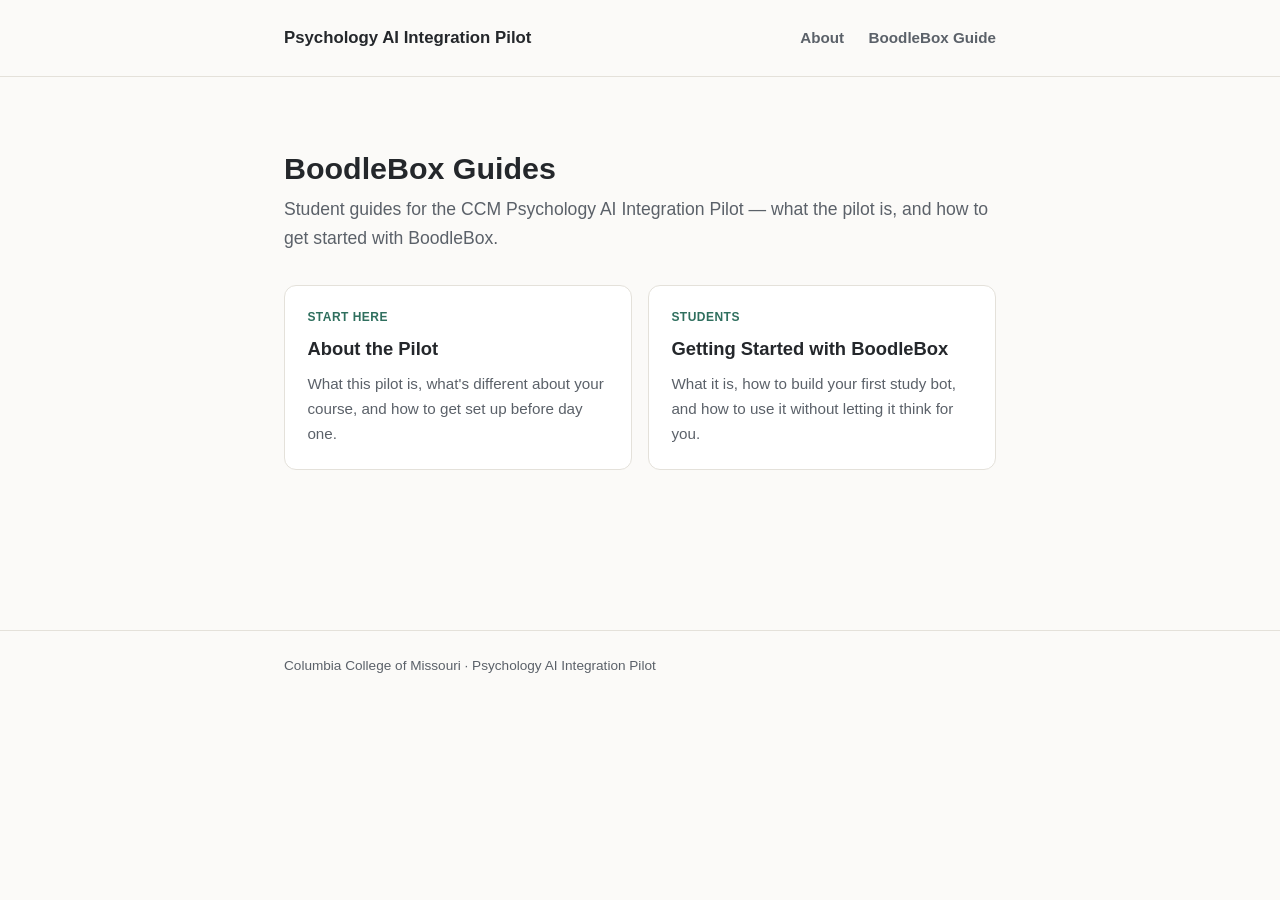
==== index.html @ e905ec09 "Rebrand header: Psychology AI Integration Pilot, About, BoodleBox Guide Sitewide header change acros" ====
<!doctype html>
<html lang="en">
<head>
<meta charset="utf-8">
<meta name="viewport" content="width=device-width, initial-scale=1">
<title>BoodleBox Guides — CCM Psychology AI Integration Pilot</title>
<meta name="description" content="Getting-started and scaffolding guides for using BoodleBox in the CCM Psychology AI Integration Pilot.">
<link rel="stylesheet" href="style.css">
</head>
<body>
<header class="site">
  <div class="wrap">
    <a class="brand" href="index.html">Psychology AI Integration Pilot</a>
    <nav class="top">
      <a href="pilot.html">About</a>
      <a href="students.html">BoodleBox Guide</a>
    </nav>
  </div>
</header>

<main class="wrap">
  <h1>BoodleBox Guides</h1>
  <p class="lede">Student guides for the CCM Psychology AI Integration Pilot — what the pilot is, and how to get started with BoodleBox.</p>

  <div class="card-grid">
    <a class="card" href="pilot.html">
      <span class="eyebrow">Start here</span>
      <h3>About the Pilot</h3>
      <p>What this pilot is, what's different about your course, and how to get set up before day one.</p>
    </a>
    <a class="card" href="students.html">
      <span class="eyebrow">Students</span>
      <h3>Getting Started with BoodleBox</h3>
      <p>What it is, how to build your first study bot, and how to use it without letting it think for you.</p>
    </a>
  </div>
</main>

<footer class="site">
  <div class="wrap">
    Columbia College of Missouri · Psychology AI Integration Pilot
  </div>
</footer>
</body>
</html>
---- style.css ----
:root {
  --bg: #fbfaf8;
  --surface: #ffffff;
  --text: #24272b;
  --muted: #5b6169;
  --accent: #2f6f5e;
  --accent-soft: #e6f0ec;
  --border: #e4e1da;
  --code-bg: #f1efe9;
}

@media (prefers-color-scheme: dark) {
  :root {
    --bg: #16181b;
    --surface: #1e2124;
    --text: #e9e8e4;
    --muted: #a2a8b0;
    --accent: #7fc7ae;
    --accent-soft: #223531;
    --border: #33373c;
    --code-bg: #26292d;
  }
}

* { box-sizing: border-box; }

html { -webkit-text-size-adjust: 100%; }

body {
  margin: 0;
  background: var(--bg);
  color: var(--text);
  font-family: -apple-system, BlinkMacSystemFont, "Segoe UI", Roboto, Helvetica, Arial, sans-serif;
  line-height: 1.65;
}

.wrap {
  max-width: 760px;
  margin: 0 auto;
  padding: 2.5rem 1.5rem 5rem;
}

header.site {
  border-bottom: 1px solid var(--border);
  margin-bottom: 2rem;
}

header.site .wrap {
  padding-top: 1.5rem;
  padding-bottom: 1.5rem;
  display: flex;
  flex-wrap: wrap;
  align-items: center;
  justify-content: space-between;
  gap: 0.75rem;
}

.brand {
  font-weight: 700;
  font-size: 1.05rem;
  color: var(--text);
  text-decoration: none;
}

.brand span {
  color: var(--accent);
}

nav.top a {
  color: var(--muted);
  text-decoration: none;
  margin-left: 1.25rem;
  font-size: 0.95rem;
  font-weight: 600;
}

nav.top a:hover, nav.top a.active {
  color: var(--accent);
}

h1 {
  font-size: 1.9rem;
  line-height: 1.25;
  margin: 0 0 0.5rem;
}

h2 {
  font-size: 1.35rem;
  margin: 2.5rem 0 0.75rem;
  border-top: 1px solid var(--border);
  padding-top: 2rem;
}

h1 + p.lede {
  font-size: 1.1rem;
  color: var(--muted);
  margin-top: 0.5rem;
}

h3 {
  font-size: 1.05rem;
  margin: 1.5rem 0 0.5rem;
}

p, li { color: var(--text); }

ul, ol { padding-left: 1.3rem; }

li { margin: 0.35rem 0; }

a { color: var(--accent); }

code {
  background: var(--code-bg);
  padding: 0.15em 0.4em;
  border-radius: 4px;
  font-size: 0.9em;
}

blockquote {
  margin: 1.25rem 0;
  padding: 0.9rem 1.1rem;
  background: var(--accent-soft);
  border-left: 3px solid var(--accent);
  border-radius: 6px;
  color: var(--text);
}

blockquote p { margin: 0; }

.card-grid {
  display: grid;
  grid-template-columns: 1fr 1fr;
  gap: 1rem;
  margin: 2rem 0;
}

@media (max-width: 600px) {
  .card-grid { grid-template-columns: 1fr; }
}

.card {
  display: block;
  background: var(--surface);
  border: 1px solid var(--border);
  border-radius: 12px;
  padding: 1.4rem;
  text-decoration: none;
  color: var(--text);
  transition: border-color 0.15s ease, transform 0.15s ease;
}

.card:hover {
  border-color: var(--accent);
  transform: translateY(-2px);
}

.card .eyebrow {
  font-size: 0.75rem;
  font-weight: 700;
  letter-spacing: 0.04em;
  text-transform: uppercase;
  color: var(--accent);
  margin-bottom: 0.4rem;
  display: block;
}

.card h3 { margin: 0 0 0.4rem; font-size: 1.15rem; }

.card p { margin: 0; color: var(--muted); font-size: 0.95rem; }

table {
  width: 100%;
  border-collapse: collapse;
  margin: 1.25rem 0;
  font-size: 0.92rem;
}

th, td {
  text-align: left;
  padding: 0.6rem 0.7rem;
  border-bottom: 1px solid var(--border);
  vertical-align: top;
}

th {
  color: var(--muted);
  font-size: 0.8rem;
  text-transform: uppercase;
  letter-spacing: 0.03em;
}

.steps {
  counter-reset: step;
  list-style: none;
  padding-left: 0;
}

.steps li {
  counter-increment: step;
  position: relative;
  padding-left: 2.6rem;
  margin: 1rem 0;
}

.steps li::before {
  content: counter(step);
  position: absolute;
  left: 0;
  top: -0.1rem;
  width: 1.9rem;
  height: 1.9rem;
  border-radius: 50%;
  background: var(--accent);
  color: #fff;
  font-weight: 700;
  font-size: 0.9rem;
  display: flex;
  align-items: center;
  justify-content: center;
}

.note {
  font-size: 0.9rem;
  color: var(--muted);
  border-top: 1px solid var(--border);
  margin-top: 3rem;
  padding-top: 1.25rem;
}

footer.site {
  border-top: 1px solid var(--border);
  margin-top: 3rem;
}

footer.site .wrap {
  padding-top: 1.5rem;
  padding-bottom: 1.5rem;
  font-size: 0.85rem;
  color: var(--muted);
}
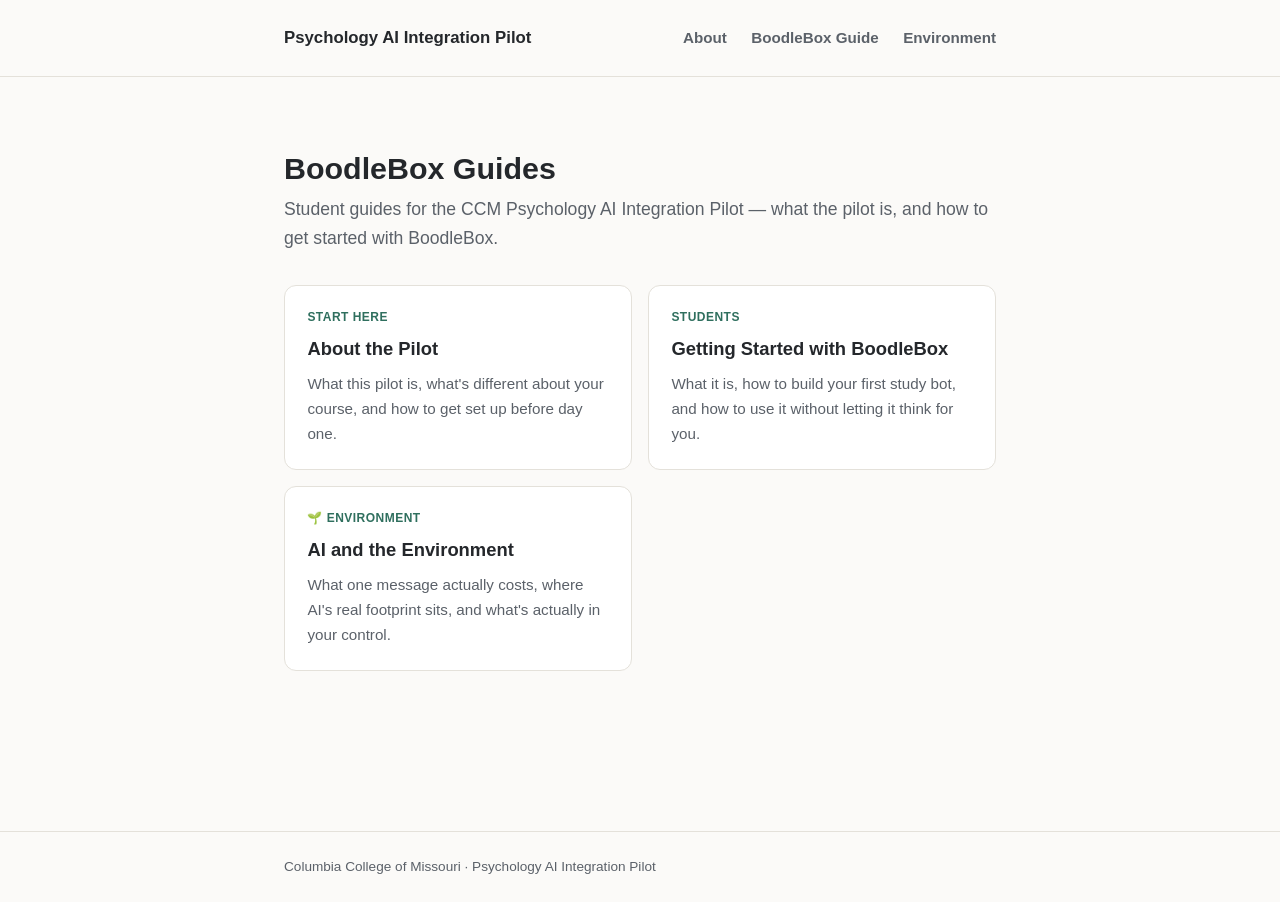
==== commit 8d4b1305: "Add student-facing AI and the Environment page New page answering whether AI use is bad for the envi" ====
--- a/index.html
+++ b/index.html
@@ -14,6 +14,7 @@
     <nav class="top">
       <a href="pilot.html">About</a>
       <a href="students.html">BoodleBox Guide</a>
+      <a href="environment.html">Environment</a>
     </nav>
   </div>
 </header>
@@ -33,6 +34,11 @@
       <h3>Getting Started with BoodleBox</h3>
       <p>What it is, how to build your first study bot, and how to use it without letting it think for you.</p>
     </a>
+    <a class="card" href="environment.html">
+      <span class="eyebrow">🌱 Environment</span>
+      <h3>AI and the Environment</h3>
+      <p>What one message actually costs, where AI's real footprint sits, and what's actually in your control.</p>
+    </a>
   </div>
 </main>
 
--- a/style.css
+++ b/style.css
@@ -228,6 +228,60 @@
   padding-top: 1.25rem;
 }
 
+.kicker {
+  font-size: 0.75rem;
+  font-weight: 700;
+  letter-spacing: 0.04em;
+  text-transform: uppercase;
+  color: var(--accent);
+  margin: 0 0 0.5rem;
+}
+
+.stat-grid {
+  display: grid;
+  grid-template-columns: repeat(auto-fit, minmax(150px, 1fr));
+  gap: 1rem;
+  margin: 1.5rem 0;
+}
+
+.stat-card {
+  background: var(--accent-soft);
+  border: 1px solid var(--border);
+  border-radius: 12px;
+  padding: 1.1rem 1.2rem;
+}
+
+.stat-card .stat-number {
+  font-size: 1.6rem;
+  font-weight: 800;
+  color: var(--accent);
+  line-height: 1.15;
+}
+
+.stat-card .stat-label {
+  font-size: 0.85rem;
+  color: var(--muted);
+  margin-top: 0.3rem;
+}
+
+.eco-list {
+  list-style: none;
+  padding-left: 0;
+}
+
+.eco-list li {
+  position: relative;
+  padding-left: 1.7rem;
+}
+
+.eco-list li::before {
+  content: "🌿";
+  position: absolute;
+  left: 0;
+  top: 0.05em;
+  font-size: 0.9em;
+}
+
 footer.site {
   border-top: 1px solid var(--border);
   margin-top: 3rem;
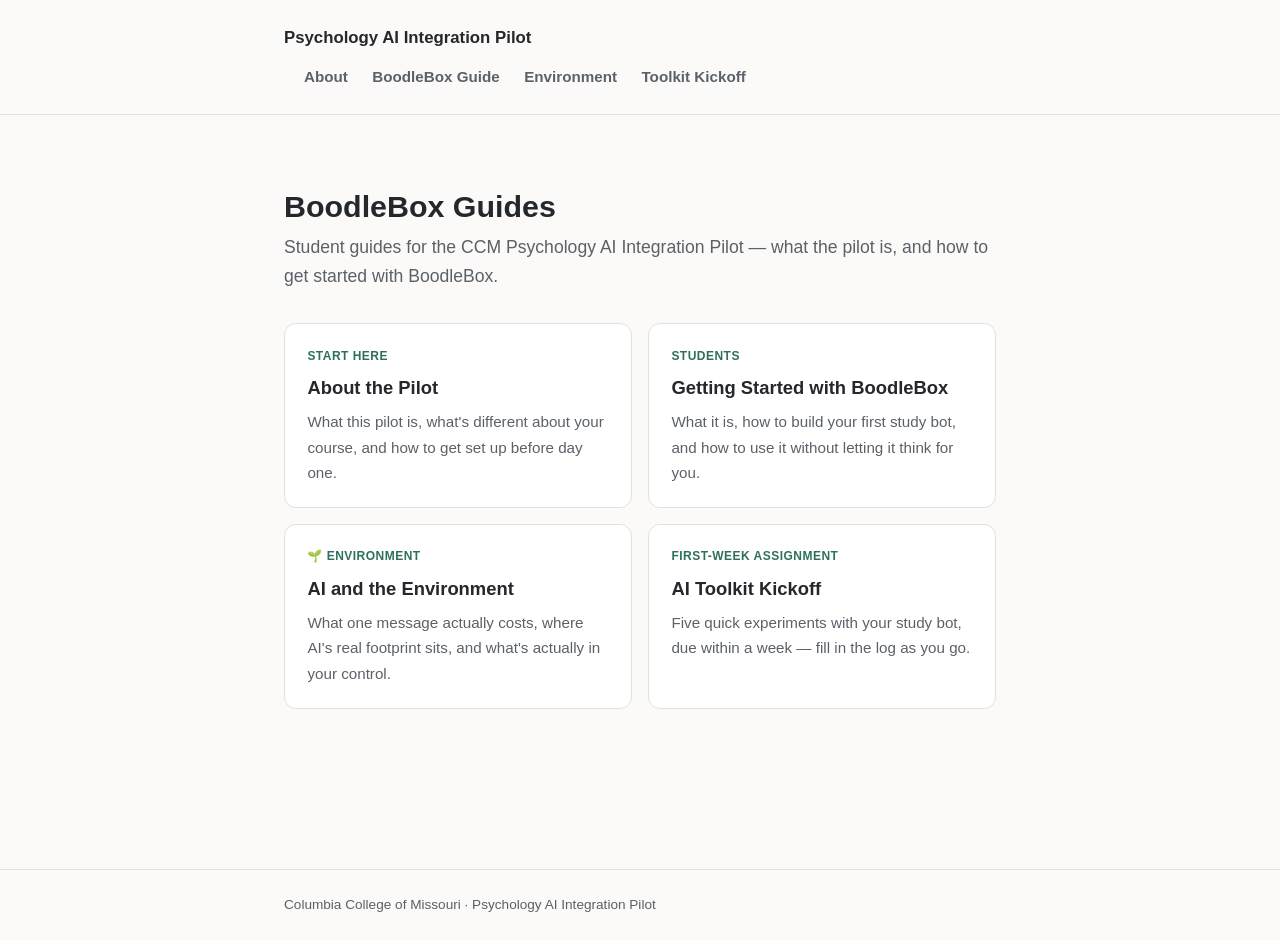
==== commit 3931bcbb: "Add AI Toolkit Kickoff student worksheet First-week assignment: five short experiments with a studen" ====
--- a/index.html
+++ b/index.html
@@ -10,11 +10,12 @@
 <body>
 <header class="site">
   <div class="wrap">
-    <a class="brand" href="index.html">Psychology AI Integration Pilot</a>
+    <span class="brand">Psychology AI Integration Pilot</span>
     <nav class="top">
       <a href="pilot.html">About</a>
       <a href="students.html">BoodleBox Guide</a>
       <a href="environment.html">Environment</a>
+      <a href="kickoff.html">Toolkit Kickoff</a>
     </nav>
   </div>
 </header>
@@ -39,6 +40,11 @@
       <h3>AI and the Environment</h3>
       <p>What one message actually costs, where AI's real footprint sits, and what's actually in your control.</p>
     </a>
+    <a class="card" href="kickoff.html">
+      <span class="eyebrow">First-week assignment</span>
+      <h3>AI Toolkit Kickoff</h3>
+      <p>Five quick experiments with your study bot, due within a week — fill in the log as you go.</p>
+    </a>
   </div>
 </main>
 
--- a/style.css
+++ b/style.css
@@ -220,6 +220,19 @@
   justify-content: center;
 }
 
+.template-block {
+  margin: 1.25rem 0;
+  padding: 1.1rem 1.3rem;
+  background: var(--code-bg);
+  border: 1px solid var(--border);
+  border-radius: 8px;
+  white-space: pre-wrap;
+  font-family: ui-monospace, "SF Mono", Consolas, monospace;
+  font-size: 0.85rem;
+  line-height: 1.6;
+  color: var(--text);
+}
+
 .note {
   font-size: 0.9rem;
   color: var(--muted);
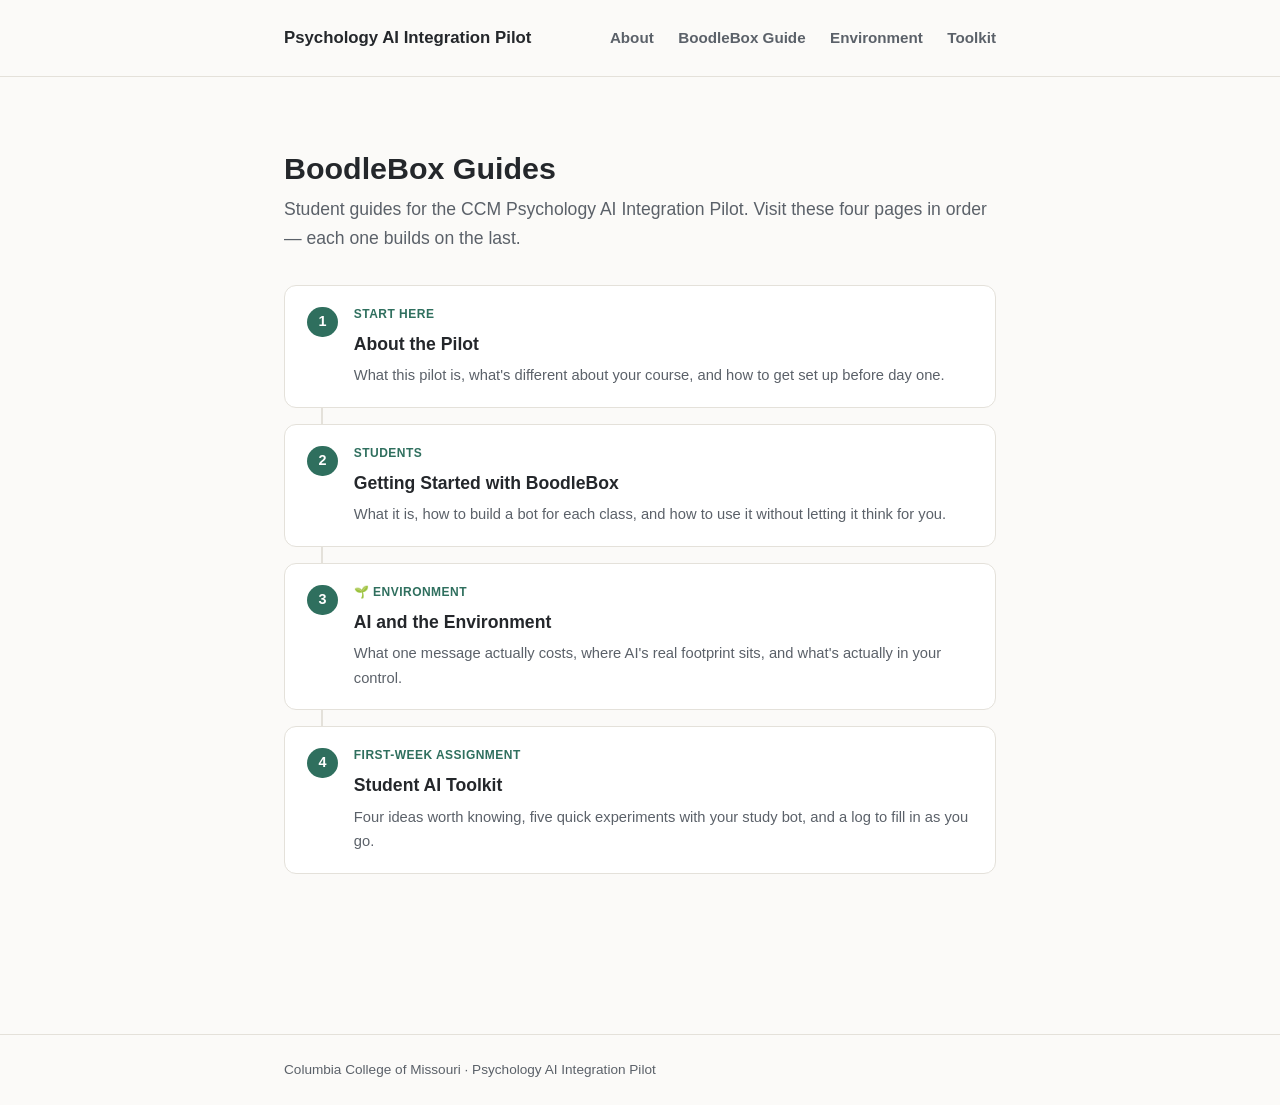
==== commit 3be87519: "Rebuild the student toolkit as a proper boodlebox-guide assignment Replaces kickoff.html (an oversim" ====
--- a/index.html
+++ b/index.html
@@ -15,37 +15,53 @@
       <a href="pilot.html">About</a>
       <a href="students.html">BoodleBox Guide</a>
       <a href="environment.html">Environment</a>
-      <a href="kickoff.html">Toolkit Kickoff</a>
+      <a href="toolkit.html">Toolkit</a>
     </nav>
   </div>
 </header>
 
 <main class="wrap">
   <h1>BoodleBox Guides</h1>
-  <p class="lede">Student guides for the CCM Psychology AI Integration Pilot — what the pilot is, and how to get started with BoodleBox.</p>
+  <p class="lede">Student guides for the CCM Psychology AI Integration Pilot. Visit these four pages in order — each one builds on the last.</p>
 
-  <div class="card-grid">
-    <a class="card" href="pilot.html">
-      <span class="eyebrow">Start here</span>
-      <h3>About the Pilot</h3>
-      <p>What this pilot is, what's different about your course, and how to get set up before day one.</p>
-    </a>
-    <a class="card" href="students.html">
-      <span class="eyebrow">Students</span>
-      <h3>Getting Started with BoodleBox</h3>
-      <p>What it is, how to build your first study bot, and how to use it without letting it think for you.</p>
-    </a>
-    <a class="card" href="environment.html">
-      <span class="eyebrow">🌱 Environment</span>
-      <h3>AI and the Environment</h3>
-      <p>What one message actually costs, where AI's real footprint sits, and what's actually in your control.</p>
-    </a>
-    <a class="card" href="kickoff.html">
-      <span class="eyebrow">First-week assignment</span>
-      <h3>AI Toolkit Kickoff</h3>
-      <p>Five quick experiments with your study bot, due within a week — fill in the log as you go.</p>
-    </a>
-  </div>
+  <ol class="path">
+    <li>
+      <a class="path-card" href="pilot.html">
+        <div>
+          <span class="eyebrow">Start here</span>
+          <h3>About the Pilot</h3>
+          <p>What this pilot is, what's different about your course, and how to get set up before day one.</p>
+        </div>
+      </a>
+    </li>
+    <li>
+      <a class="path-card" href="students.html">
+        <div>
+          <span class="eyebrow">Students</span>
+          <h3>Getting Started with BoodleBox</h3>
+          <p>What it is, how to build a bot for each class, and how to use it without letting it think for you.</p>
+        </div>
+      </a>
+    </li>
+    <li>
+      <a class="path-card" href="environment.html">
+        <div>
+          <span class="eyebrow">🌱 Environment</span>
+          <h3>AI and the Environment</h3>
+          <p>What one message actually costs, where AI's real footprint sits, and what's actually in your control.</p>
+        </div>
+      </a>
+    </li>
+    <li>
+      <a class="path-card" href="toolkit.html">
+        <div>
+          <span class="eyebrow">First-week assignment</span>
+          <h3>Student AI Toolkit</h3>
+          <p>Four ideas worth knowing, five quick experiments with your study bot, and a log to fill in as you go.</p>
+        </div>
+      </a>
+    </li>
+  </ol>
 </main>
 
 <footer class="site">
--- a/style.css
+++ b/style.css
@@ -306,3 +306,97 @@
   font-size: 0.85rem;
   color: var(--muted);
 }
+
+.path {
+  list-style: none;
+  padding: 0;
+  margin: 2rem 0;
+  counter-reset: path;
+}
+
+.path li {
+  counter-increment: path;
+  position: relative;
+  margin: 0 0 1rem;
+}
+
+.path li:not(:last-child)::after {
+  content: "";
+  position: absolute;
+  left: 2.34rem;
+  top: 100%;
+  width: 2px;
+  height: 1rem;
+  background: var(--border);
+}
+
+.path-card {
+  display: flex;
+  align-items: flex-start;
+  gap: 1rem;
+  background: var(--surface);
+  border: 1px solid var(--border);
+  border-radius: 12px;
+  padding: 1.2rem 1.4rem;
+  text-decoration: none;
+  color: var(--text);
+  transition: border-color 0.15s ease, transform 0.15s ease;
+}
+
+.path-card:hover {
+  border-color: var(--accent);
+  transform: translateY(-2px);
+}
+
+.path-card::before {
+  content: counter(path);
+  flex: 0 0 auto;
+  width: 1.9rem;
+  height: 1.9rem;
+  border-radius: 50%;
+  background: var(--accent);
+  color: #fff;
+  font-weight: 700;
+  font-size: 0.9rem;
+  display: flex;
+  align-items: center;
+  justify-content: center;
+  margin-top: 0.1rem;
+}
+
+.path-card .eyebrow {
+  font-size: 0.75rem;
+  font-weight: 700;
+  letter-spacing: 0.04em;
+  text-transform: uppercase;
+  color: var(--accent);
+  margin-bottom: 0.3rem;
+  display: block;
+}
+
+.path-card h3 { margin: 0 0 0.3rem; font-size: 1.1rem; }
+.path-card p { margin: 0; color: var(--muted); font-size: 0.92rem; }
+
+.checkin {
+  margin: 1.25rem 0;
+  padding: 0.9rem 1.1rem;
+  border: 1px solid var(--accent);
+  border-radius: 8px;
+  background: var(--surface);
+}
+
+.checkin-label {
+  display: block;
+  font-weight: 700;
+  font-size: 0.75rem;
+  letter-spacing: 0.04em;
+  text-transform: uppercase;
+  color: var(--accent);
+  margin-bottom: 0.3rem;
+}
+
+.checkin p {
+  margin: 0;
+  color: var(--muted);
+  font-size: 0.92rem;
+}
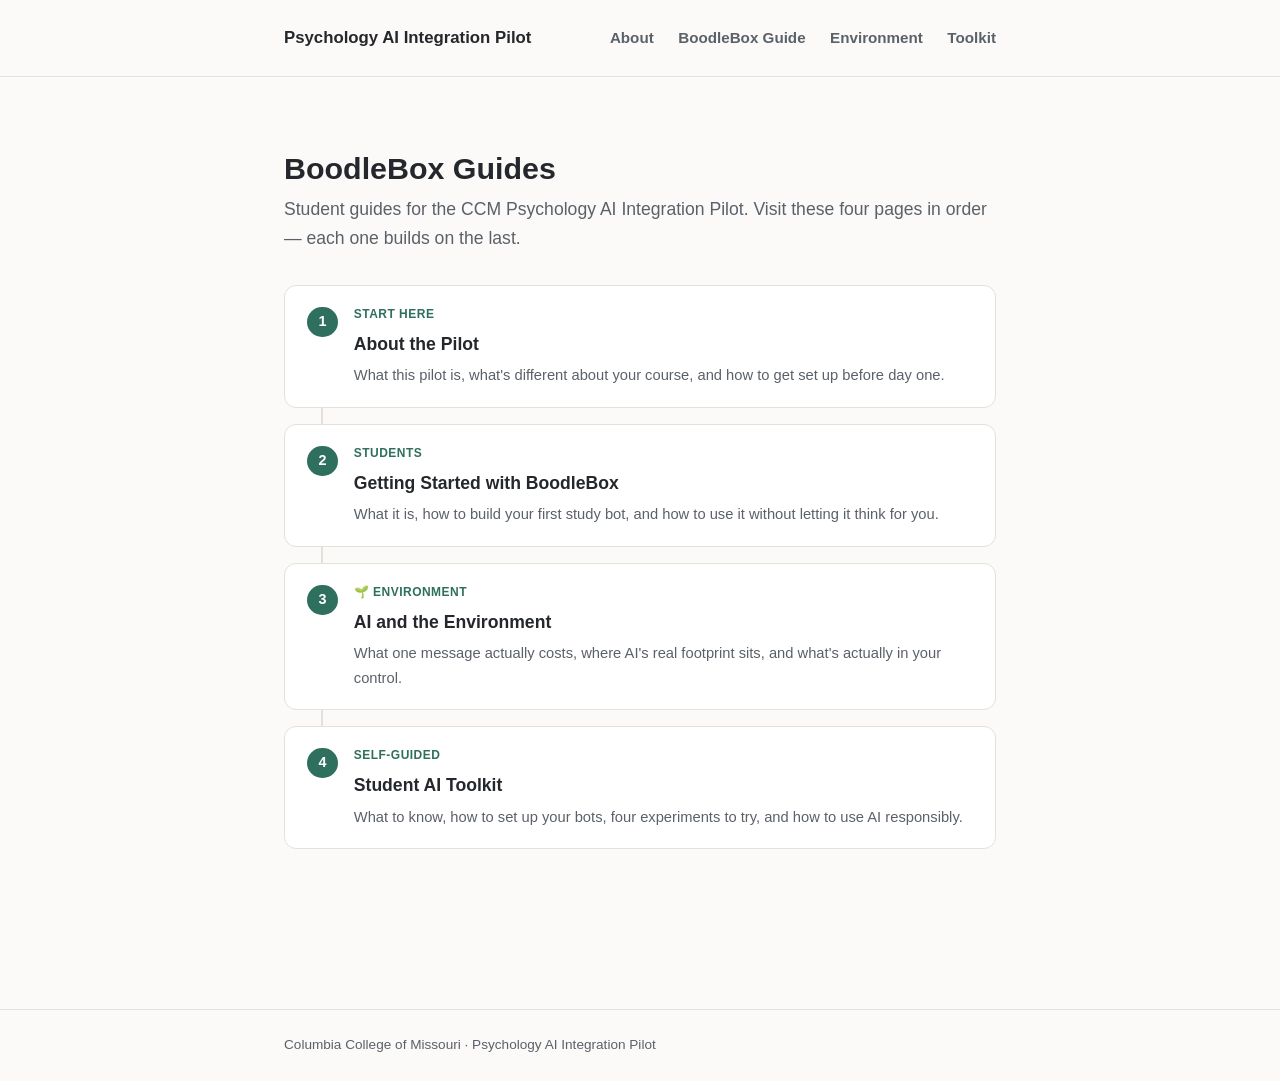
==== commit 375af8a1: "Correct the toolkit build: port the actual assignment pages, not kickoff The previous commit rebuilt" ====
--- a/index.html
+++ b/index.html
@@ -39,7 +39,7 @@
         <div>
           <span class="eyebrow">Students</span>
           <h3>Getting Started with BoodleBox</h3>
-          <p>What it is, how to build a bot for each class, and how to use it without letting it think for you.</p>
+          <p>What it is, how to build your first study bot, and how to use it without letting it think for you.</p>
         </div>
       </a>
     </li>
@@ -55,9 +55,9 @@
     <li>
       <a class="path-card" href="toolkit.html">
         <div>
-          <span class="eyebrow">First-week assignment</span>
+          <span class="eyebrow">Self-guided</span>
           <h3>Student AI Toolkit</h3>
-          <p>Four ideas worth knowing, five quick experiments with your study bot, and a log to fill in as you go.</p>
+          <p>What to know, how to set up your bots, four experiments to try, and how to use AI responsibly.</p>
         </div>
       </a>
     </li>
--- a/style.css
+++ b/style.css
@@ -295,6 +295,167 @@
   font-size: 0.9em;
 }
 
+.notice {
+  font-size: 0.88rem;
+  color: var(--muted);
+  border-left: 2px solid var(--border);
+  padding-left: 0.9rem;
+  margin: 1rem 0 1.4rem;
+}
+
+.habit {
+  margin: 1.1rem 0;
+  padding: 0.8rem 1rem;
+  border: 1px solid var(--border);
+  border-radius: 8px;
+  background: var(--accent-soft);
+}
+
+.checklist {
+  list-style: none;
+  padding: 0;
+  margin: 1.2rem 0 2rem;
+}
+
+.checklist li {
+  display: grid;
+  grid-template-columns: 22px 1fr;
+  gap: 10px;
+  align-items: start;
+  padding: 0.7rem 0;
+  border-bottom: 1px solid var(--border);
+}
+
+.checklist li:last-child { border-bottom: none; }
+
+.checklist .check {
+  width: 20px;
+  height: 20px;
+  border: 1px solid var(--border);
+  border-radius: 5px;
+  background: var(--surface);
+  margin-top: 2px;
+}
+
+.checklist a {
+  font-weight: 700;
+  text-decoration: none;
+  color: var(--text);
+}
+
+.checklist a:hover { color: var(--accent); }
+
+.checklist p {
+  margin: 3px 0 0;
+  color: var(--muted);
+  font-size: 0.9rem;
+}
+
+.concept {
+  border: 1px solid var(--border);
+  border-radius: 12px;
+  padding: 1.2rem 1.4rem;
+  margin: 1.2rem 0 1.6rem;
+  background: var(--surface);
+}
+
+.concept h3 {
+  margin-top: 0;
+  display: flex;
+  align-items: center;
+  gap: 0.6rem;
+}
+
+.concept-num {
+  width: 24px;
+  height: 24px;
+  border-radius: 50%;
+  background: var(--accent-soft);
+  color: var(--accent);
+  font-size: 0.85rem;
+  font-weight: 700;
+  display: inline-flex;
+  align-items: center;
+  justify-content: center;
+  flex: 0 0 auto;
+}
+
+.disclosure summary {
+  cursor: pointer;
+  font-weight: 600;
+  color: var(--accent);
+  margin: 0.8rem 0 0.5rem;
+}
+
+.disclosure summary:hover { text-decoration: underline; }
+
+.naive-competent {
+  display: grid;
+  grid-template-columns: 1fr 1fr;
+  gap: 0.8rem;
+  margin: 0.6rem 0;
+}
+
+@media (max-width: 600px) {
+  .naive-competent { grid-template-columns: 1fr; }
+}
+
+.nc-block {
+  padding: 0.7rem 0.9rem;
+  border-radius: 8px;
+  font-size: 0.88rem;
+  border-left: 3px solid var(--border);
+  background: var(--code-bg);
+}
+
+.nc-block.competent {
+  border-left-color: var(--accent);
+  background: var(--accent-soft);
+}
+
+.nc-label {
+  display: block;
+  font-size: 0.72rem;
+  font-weight: 700;
+  text-transform: uppercase;
+  letter-spacing: 0.03em;
+  color: var(--muted);
+  margin-bottom: 0.3rem;
+}
+
+.mini-step {
+  border-left: 3px solid var(--accent);
+  padding: 0.1rem 0 0.1rem 1rem;
+  margin: 1.2rem 0;
+}
+
+.mini-step h3 { margin-top: 0; }
+
+.navcards {
+  display: grid;
+  grid-template-columns: 1fr 1fr;
+  gap: 0.8rem;
+  margin: 1.6rem 0 1rem;
+}
+
+@media (max-width: 600px) {
+  .navcards { grid-template-columns: 1fr; }
+}
+
+.navcard {
+  display: block;
+  border: 1px solid var(--border);
+  border-radius: 10px;
+  padding: 1rem 1.1rem;
+  text-decoration: none;
+  color: var(--text);
+  background: var(--surface);
+}
+
+.navcard:hover { border-color: var(--accent); }
+.navcard strong { display: block; margin-bottom: 3px; }
+.navcard span { color: var(--muted); font-size: 0.85rem; }
+
 footer.site {
   border-top: 1px solid var(--border);
   margin-top: 3rem;
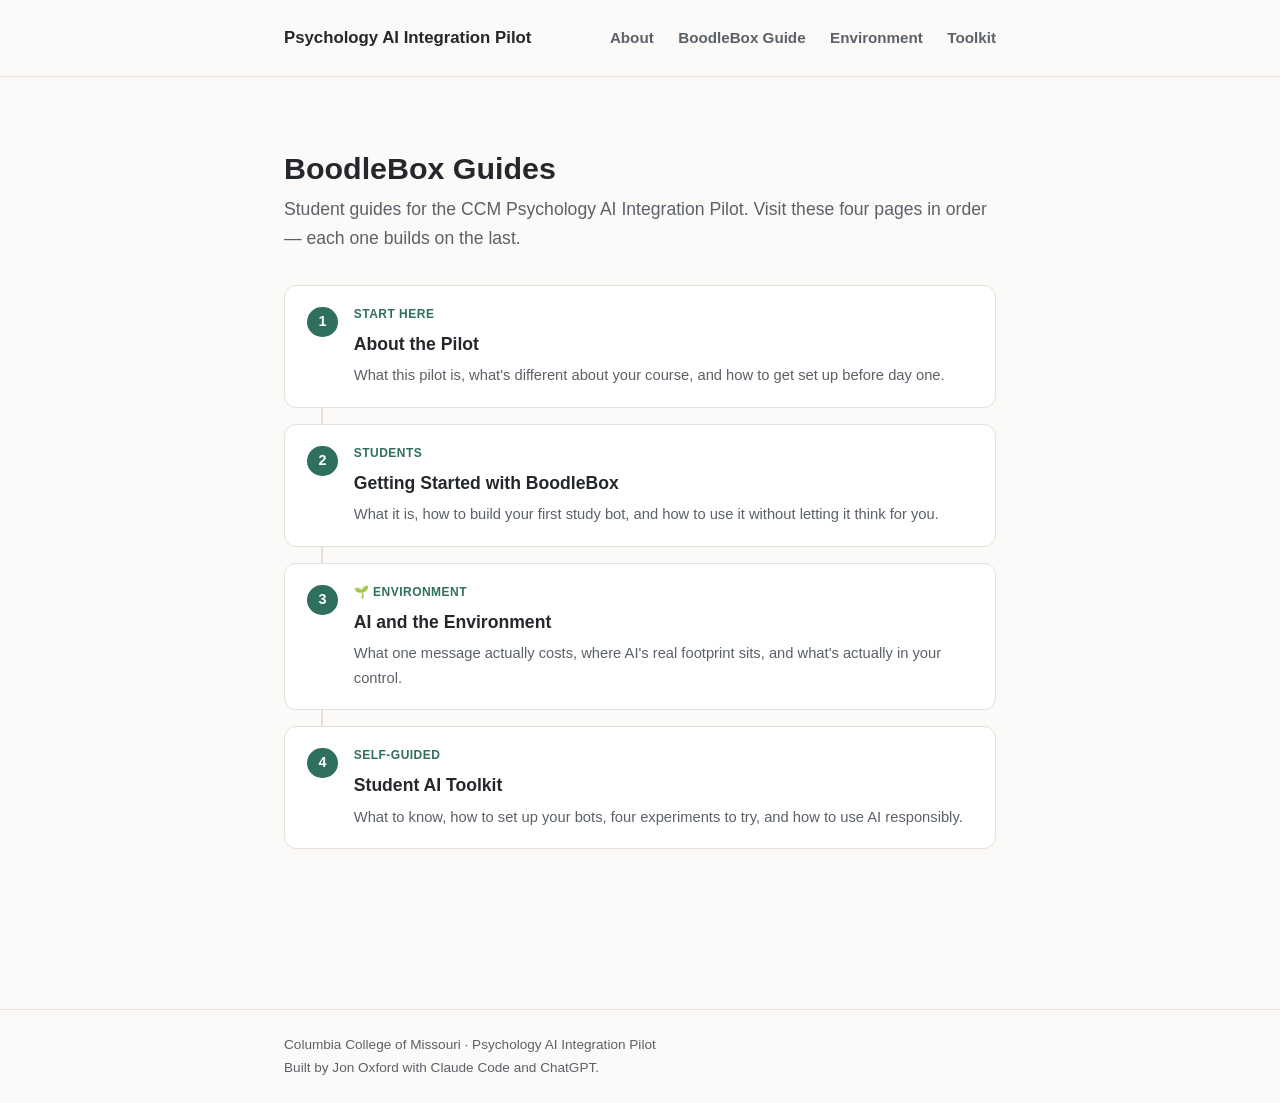
==== commit 1ae11886: "Add footer attribution; trim bot-building walkthrough from the Guide Adds "Built by Jon Oxford with " ====
--- a/index.html
+++ b/index.html
@@ -10,7 +10,7 @@
 <body>
 <header class="site">
   <div class="wrap">
-    <span class="brand">Psychology AI Integration Pilot</span>
+    <a class="brand" href="index.html">Psychology AI Integration Pilot</a>
     <nav class="top">
       <a href="pilot.html">About</a>
       <a href="students.html">BoodleBox Guide</a>
@@ -66,7 +66,8 @@
 
 <footer class="site">
   <div class="wrap">
-    Columbia College of Missouri · Psychology AI Integration Pilot
+    Columbia College of Missouri · Psychology AI Integration Pilot<br>
+    Built by Jon Oxford with Claude Code and ChatGPT.
   </div>
 </footer>
 </body>
--- a/style.css
+++ b/style.css
@@ -62,6 +62,10 @@
   text-decoration: none;
 }
 
+.brand:hover {
+  color: var(--accent);
+}
+
 .brand span {
   color: var(--accent);
 }
@@ -315,11 +319,13 @@
   list-style: none;
   padding: 0;
   margin: 1.2rem 0 2rem;
+  counter-reset: checklist;
 }
 
 .checklist li {
+  counter-increment: checklist;
   display: grid;
-  grid-template-columns: 22px 1fr;
+  grid-template-columns: 24px 1fr;
   gap: 10px;
   align-items: start;
   padding: 0.7rem 0;
@@ -329,12 +335,21 @@
 .checklist li:last-child { border-bottom: none; }
 
 .checklist .check {
-  width: 20px;
-  height: 20px;
-  border: 1px solid var(--border);
-  border-radius: 5px;
-  background: var(--surface);
-  margin-top: 2px;
+  width: 22px;
+  height: 22px;
+  border-radius: 50%;
+  background: var(--accent);
+  color: #fff;
+  font-size: 0.78rem;
+  font-weight: 700;
+  display: flex;
+  align-items: center;
+  justify-content: center;
+  margin-top: 1px;
+}
+
+.checklist .check::before {
+  content: counter(checklist);
 }
 
 .checklist a {
